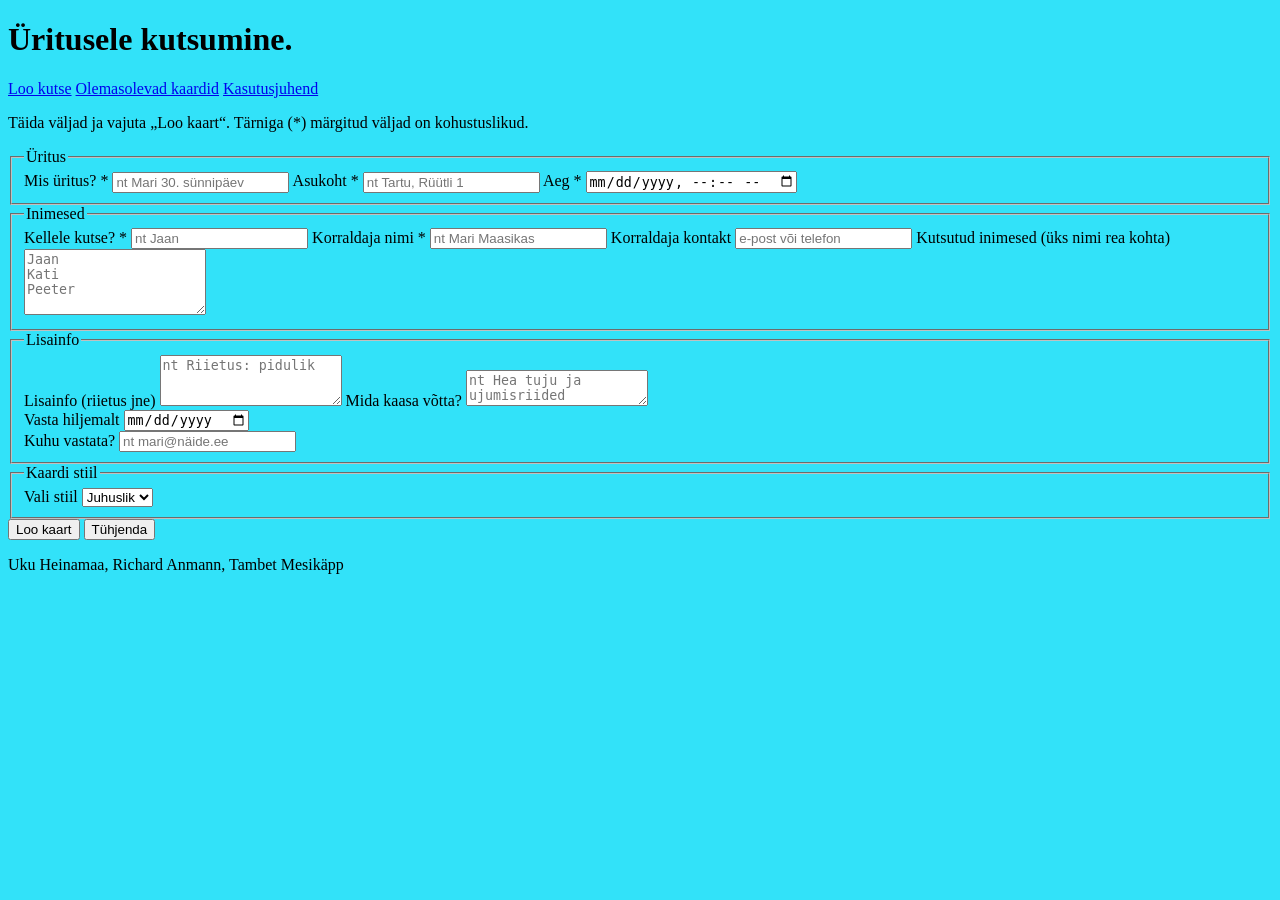
==== public_html/index.html @ b915bba6 "Projekti struktuur serveri jaoks" ====
<!DOCTYPE html>
<html lang="en">
<head>
    <meta charset="UTF-8">
    <link rel="stylesheet" href="style.css">
    <meta name="viewport" content="width=device-width, initial-scale=1.0">
    <title>Ürituse kutse</title>
</head>
<body>
    <header>
        <h1>Üritusele kutsumine.</h1>
        <nav>
            <a href="index.html" class="aktiivne">Loo kutse</a>
            <a href="olemasolevadKaardid.html">Olemasolevad kaardid</a>
            <a href="veebileheInformatsioon.html">Kasutusjuhend</a>
        </nav>
    </header>

    <main>
        <section>
            <!-- Kiri kus seletab, mis väljad on kohustuslikud ja mida enam vähem tegema peaks-->
            <p class="juhis">Täida väljad ja vajuta „Loo kaart“. Tärniga (*) märgitud väljad on kohustuslikud.</p>

            <form id="kutseVorm">
                <!-- Luuakse kohustuslikud väljad yritus asukoht ja aeg-->
                <fieldset>
                    <legend>Üritus</legend>

                    <label for="yritus">Mis üritus? *</label>
                    <input type="text" id="yritus" placeholder="nt Mari 30. sünnipäev" required>

                    <label for="asukoht">Asukoht *</label>
                    <input type="text" id="asukoht" placeholder="nt Tartu, Rüütli 1" required>

                    <label for="aeg">Aeg *</label>
                    <input type="datetime-local" id="aeg" required>
                </fieldset>

                <!--Luuakse -->
                <fieldset>
                    <legend>Inimesed</legend>

                    <label for="kutsutu">Kellele kutse? *</label>
                    <input type="text" id="kutsutu" placeholder="nt Jaan" required>

                    <label for="korraldaja">Korraldaja nimi *</label>
                    <input type="text" id="korraldaja" placeholder="nt Mari Maasikas" required>

                    <label for="korraldajaKontakt">Korraldaja kontakt</label>
                    <input type="text" id="korraldajaKontakt" placeholder="e-post või telefon">

                    <label for="kylalised">Kutsutud inimesed (üks nimi rea kohta)</label>
                    <textarea id="kylalised" rows="4" placeholder="Jaan&#10;Kati&#10;Peeter"></textarea>
                </fieldset>

                <fieldset>
                    <legend>Lisainfo</legend>

                    <label for="lisainfo">Lisainfo (riietus jne)</label>
                    <textarea id="lisainfo" rows="3" placeholder="nt Riietus: pidulik"></textarea>

                    <label for="kaasa">Mida kaasa võtta?</label>
                    <textarea id="kaasa" rows="2" placeholder="nt Hea tuju ja ujumisriided"></textarea>

                    <div class="kaks-veergu">
                        <div>
                            <label for="vastamiseTahtaeg">Vasta hiljemalt</label>
                            <input type="date" id="vastamiseTahtaeg">
                        </div>
                        <div>
                            <label for="vastamiseKoht">Kuhu vastata?</label>
                            <input type="text" id="vastamiseKoht" placeholder="nt mari@näide.ee">
                        </div>
                    </div>
                </fieldset>

                <fieldset>
                    <legend>Kaardi stiil</legend>
                    <label for="stiil">Vali stiil</label>
                    <select id="stiil">
                        <option value="juhuslik">Juhuslik</option>
                        <!-- siia on vaja erinevaid kaarte juurde meie poolt loodud voi kuskilt saadud-->
                    </select>
                </fieldset>

                <div class="nupud">
                    <button type="submit">Loo kaart</button>
                    <button type="reset" class="teisene">Tühjenda</button>
                </div>
            </form>
        </section>

        <section id="tulemus" class="tulemus" hidden>
            <h2>Sinu kutse</h2>
            <div id="kaart" class="kaart"></div>
            <div class="nupud">
                <button type="button" id="uusStiil" class="teisene">Proovi teist stiili</button>
                <button type="button" id="prindi" class="teisene">Prindi</button>
            </div>
            <p class="markus">Kaart on salvestatud. Kõiki kaarte näed lehel „Olemasolevad kaardid“.</p>
        </section>
    </main>

    <footer>
        <p>Uku Heinamaa, Richard Anmann, Tambet Mesikäpp</p>
    </footer>

    <script src="script.js"></script>
</body>
</html>
---- public_html/style.css ----
body {
    background-color: rgb(50, 226, 249);
}
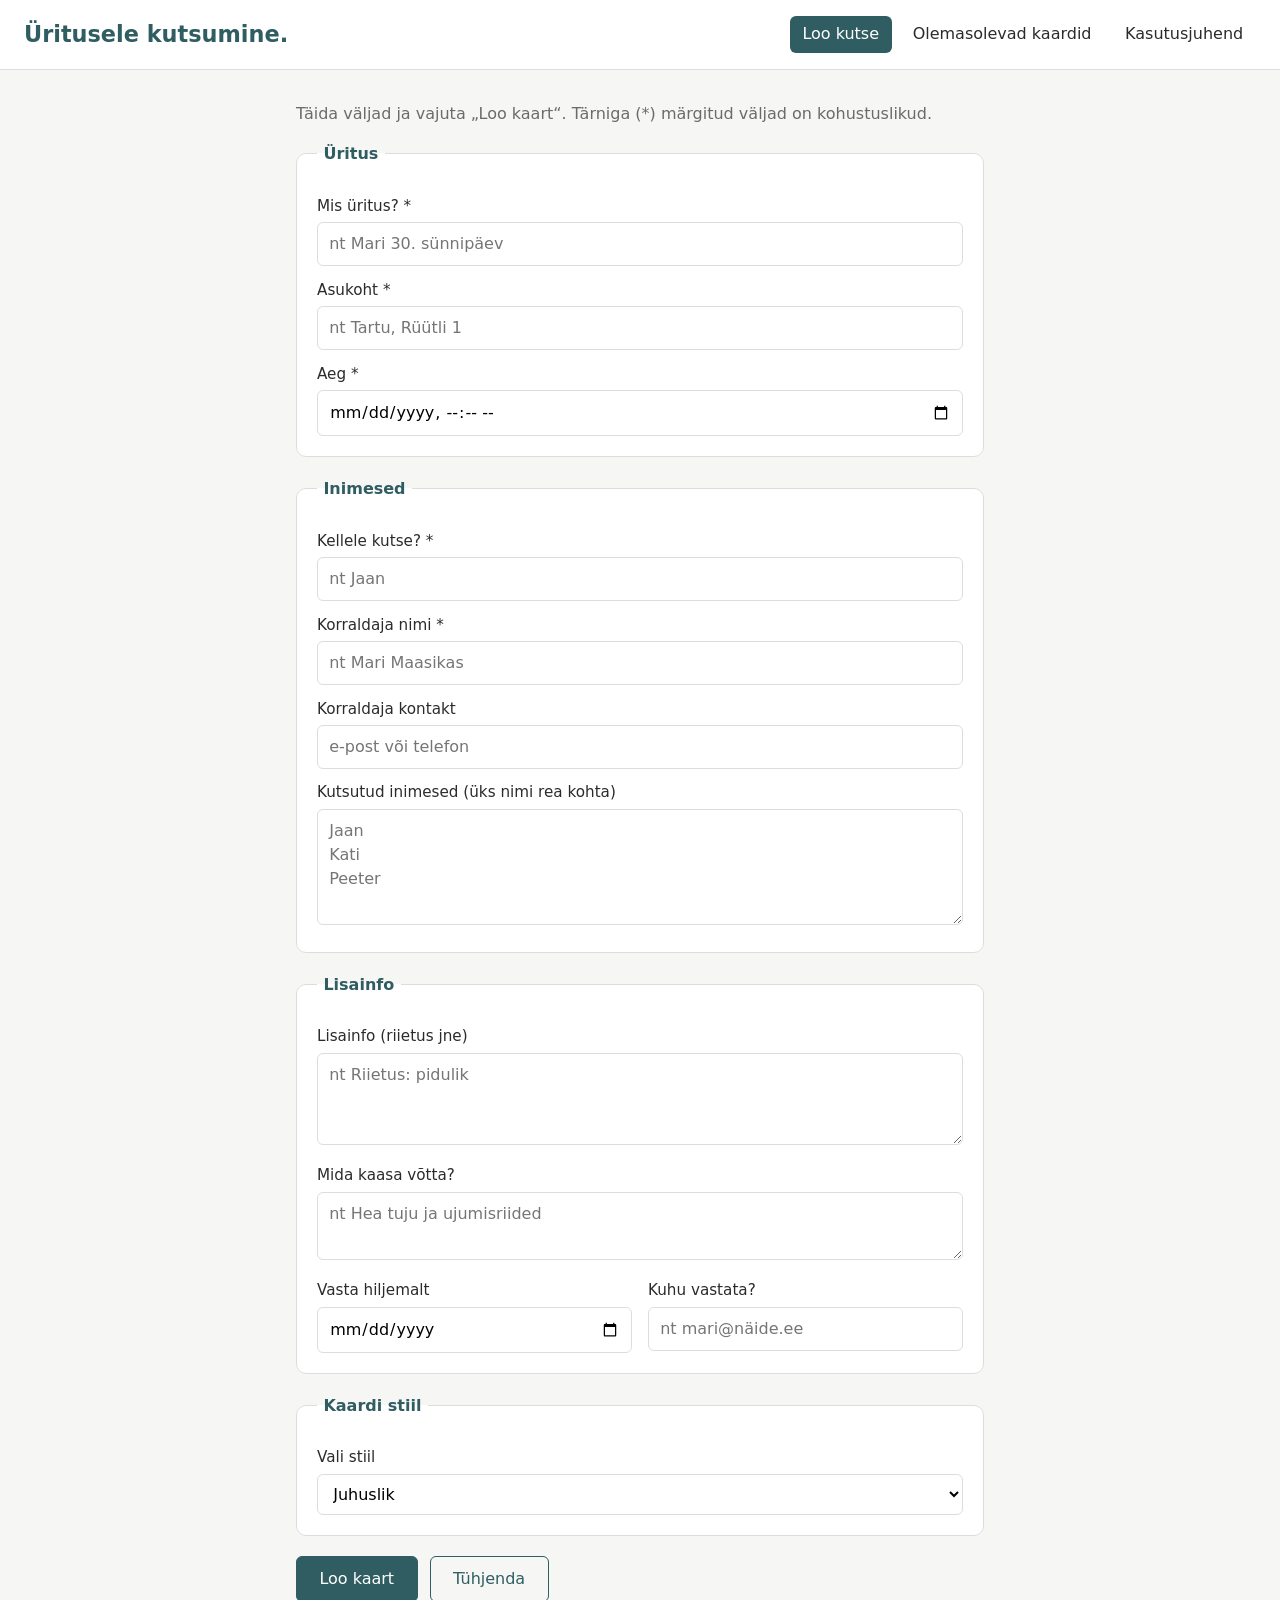
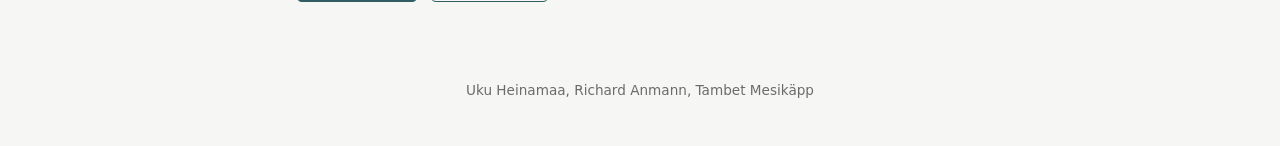
==== commit 0820239c: "index_style.css fail index.html jaoks täidetud." ====
--- a/public_html/index.html
+++ b/public_html/index.html
@@ -2,7 +2,7 @@
 <html lang="en">
 <head>
     <meta charset="UTF-8">
-    <link rel="stylesheet" href="style.css">
+    <link rel="stylesheet" href="index_style.css">
     <meta name="viewport" content="width=device-width, initial-scale=1.0">
     <title>Ürituse kutse</title>
 </head>
--- a/public_html/index_style.css
+++ b/public_html/index_style.css
@@ -0,0 +1,239 @@
+/* Üldine stiil */
+:root {
+    --taust: #f6f6f4;
+    --pind: #ffffff;
+    --tekst: #2b2b2b;
+    --hall: #6b6b6b;
+    --joon: #dddddd;
+    --rohk: #2f5d62;
+    --rohk-hele: #e6eeee;
+}
+
+*{
+    box-sizing: border-box;
+}
+
+body {
+    margin: 0;
+    font-family: system-ui, -apple-system, "Segoe UI", Roboto, sans-serif;
+    background-color: var(--taust);
+    color: var(--tekst);
+    line-height: 1.5;
+}
+
+/* Headerid */
+header {
+    background: var(--pind);
+    border-bottom: 1px solid var(--joon);
+    padding: 1rem 1.5rem;
+    display: flex;
+    flex-wrap: wrap;
+    align-items: center;
+    justify-content: space-between;
+    gap: 1rem;
+}
+
+header h1 {
+    margin: 0;
+    font-size: 1.4rem;
+    color: var(--rohk);
+}
+
+/* Teiste lehtede nupud */
+nav {
+    display: flex;
+    gap: 0.5rem;
+    flex-wrap: wrap;
+}
+
+nav a {
+    text-decoration: none;
+    color: var(--tekst);
+    padding: 0.4rem 0.8rem;
+    border-radius: 6px;
+}
+
+nav a:hover {
+    background: var(--rohk-hele);
+}
+
+nav a.aktiivne {
+    background: var(--rohk);
+    color: #fff;
+}
+
+/* Liigutab sisu keskele */
+main {
+    max-width: 720px;
+    margin: 2rem auto;
+    padding: 0 1rem;
+}
+
+.juhis {
+    color: var(--hall);
+}
+
+/* Vorm */
+fieldset {
+    background: var(--pind);
+    border: 1px solid var(--joon);
+    border-radius: 10px;
+    padding: 1rem 1.25rem 1.25rem;
+    margin: 0 0 1.25rem;
+}
+
+legend {
+    font-weight: 600;
+    padding: 0 0.4rem;
+    color: var(--rohk);
+}
+
+label {
+    display: block;
+    margin: 0.8rem 0 0.3rem;
+    font-size: 0.95rem;
+}
+
+input,
+textarea,
+select {
+    width: 100%;
+    padding: 0.55rem 0.7rem;
+    border: 1px solid var(--joon);
+    border-radius: 6px;
+    font: inherit;
+    background: #fff;
+}
+
+input:focus,
+textarea:focus,
+select:focus {
+    outline: 2px solid var(--rohk);
+    border-color: var(--rohk);
+}
+
+textarea {
+    resize: vertical;
+}
+
+.kaks-veergu {
+    display: grid;
+    grid-template-columns: 1fr 1fr;
+    gap: 1rem;
+}
+
+/* Nupud */
+.nupud {
+    display: flex;
+    gap: 0.75rem;
+    flex-wrap: wrap;
+    margin-top: 1rem;
+}
+
+button {
+    font: inherit;
+    padding: 0.65rem 1.4rem;
+    border-radius: 6px;
+    border: 1px solid var(--rohk);
+    background: var(--rohk);
+    color: #fff;
+    cursor: pointer;
+}
+
+button:hover {
+    opacity: 0.9;
+}
+
+button.teisene {
+    background: transparent;
+    color: var(--rohk);
+}
+
+button.teisene:hover {
+    background: var(--rohk-hele);
+}
+
+/* Tulemus */
+.tulemus {
+    margin-top: 2.5rem;
+}
+
+.markus {
+    color: var(--hall);
+    font-size: 0.9rem;
+}
+
+/* Kaart(põhi) */
+.kaart {
+    padding: 2rem;
+    border-radius: 12px;
+    text-align: center;
+    background: var(--pind);
+    border: 1px solid var(--joon);
+}
+
+.kaart p {
+    margin: 0.4rem 0;
+}
+
+.kaart-pealkiri {
+    font-size: 2rem;
+    margin: 0.5rem 0 1.25rem;
+}
+
+.kaart-info {
+    margin: 1rem auto;
+    max-width: 420px;
+}
+
+.sissejuhatus {
+    text-transform: uppercase;
+    letter-spacing: 0.15em;
+    font-size: 0.85rem;
+}
+
+.vastamine,
+.kylalised {
+    font-size: 0.9rem;
+    margin-top: 1rem;
+}
+
+.allkiri {
+    margin-top: 1.5rem !important;
+    font-style: italic;
+}
+
+/* Kaardi stiilid */
+/* Klassikaline */
+.stiil-klassikaline {
+    font-family: Georgia, "Times New Roman", serif;
+    background: #fffdf7;
+    border: 3px double #8a7a5a;
+}
+
+.stiil-klassikaline .kaart-pealkiri {
+    color: #5a4a2a;
+}
+
+/* Jalus */
+footer {
+    text-align: center;
+    color: var(--hall);
+    font-size: 0.85rem;
+    padding: 2rem 1rem;
+}
+
+/* Telefonis kasutamiseks */
+@media (max-width: 560px) {
+    .kaks-veergu {
+        grid-template-columns: 1fr;
+    }
+
+    .kaart {
+        padding: 1.25rem;
+    }
+
+    .kaart-pealkiri {
+        font-size: 1.6rem;
+    }
+}
